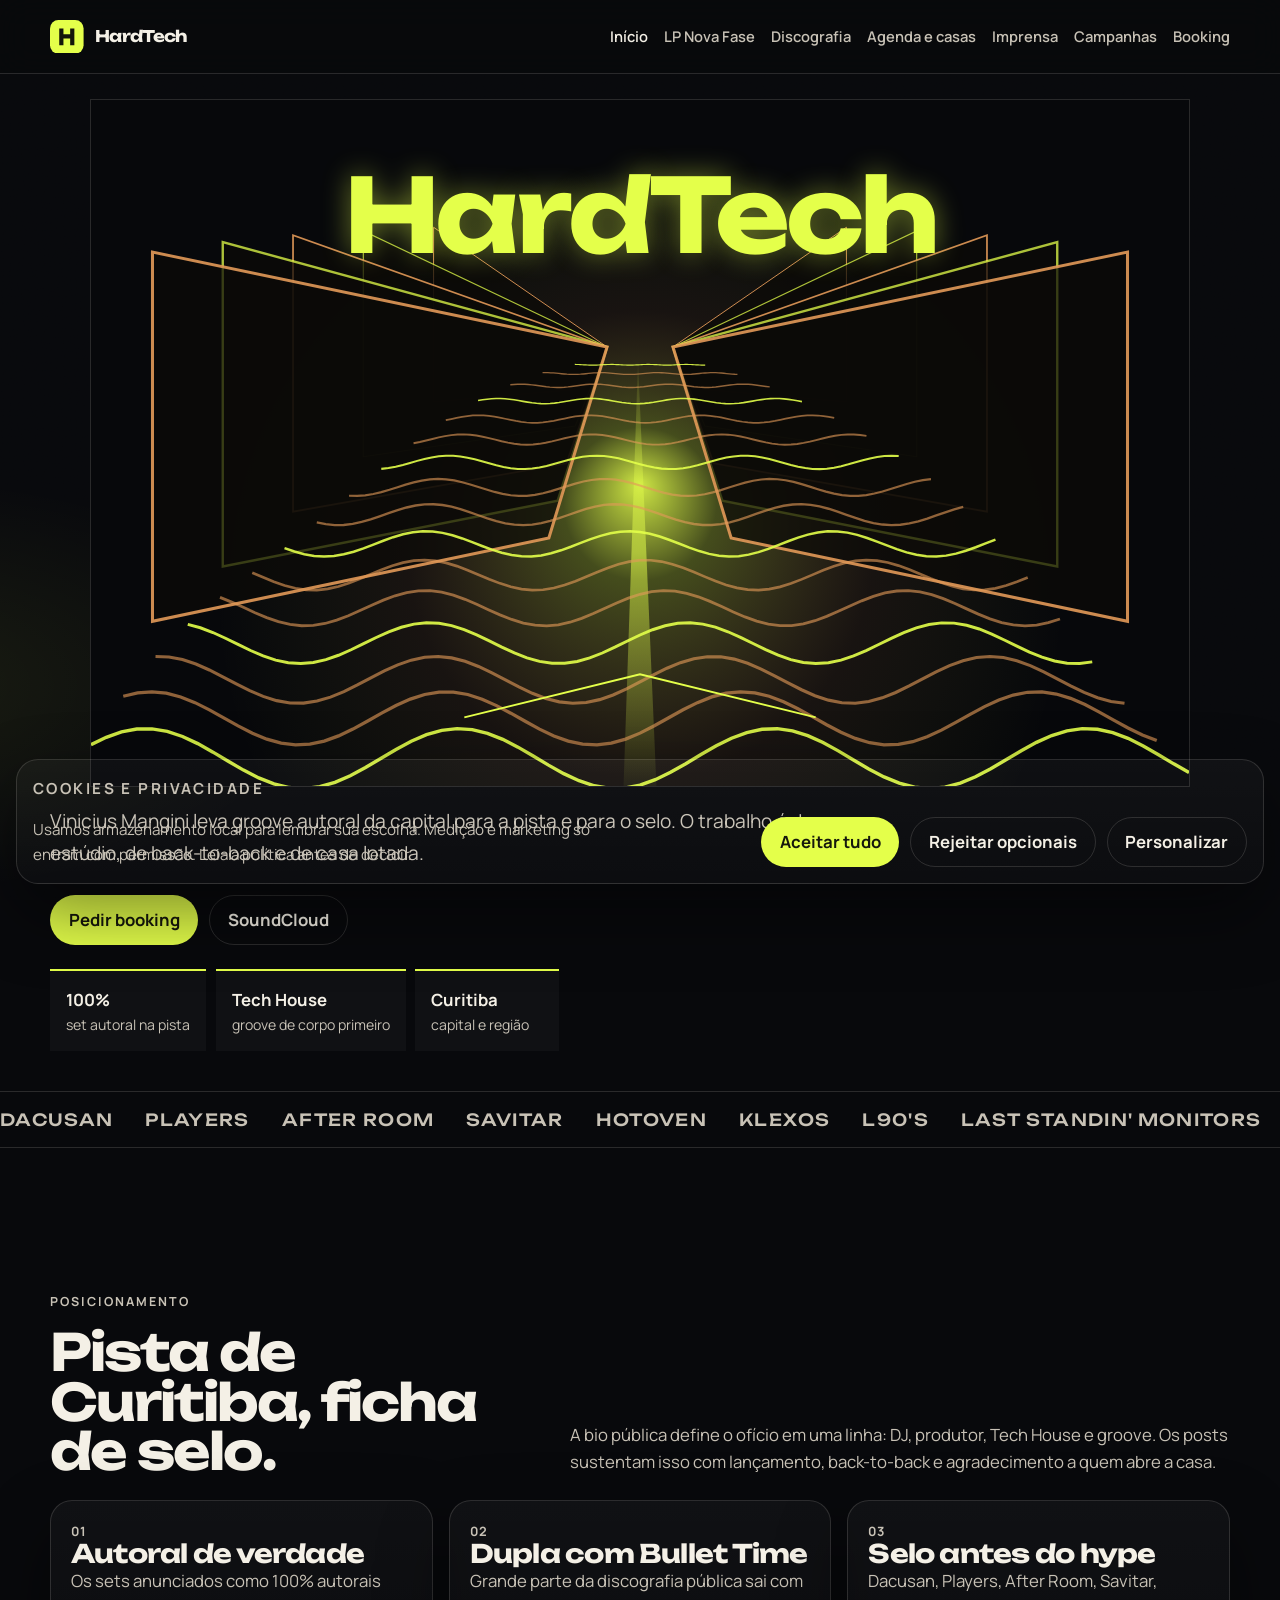
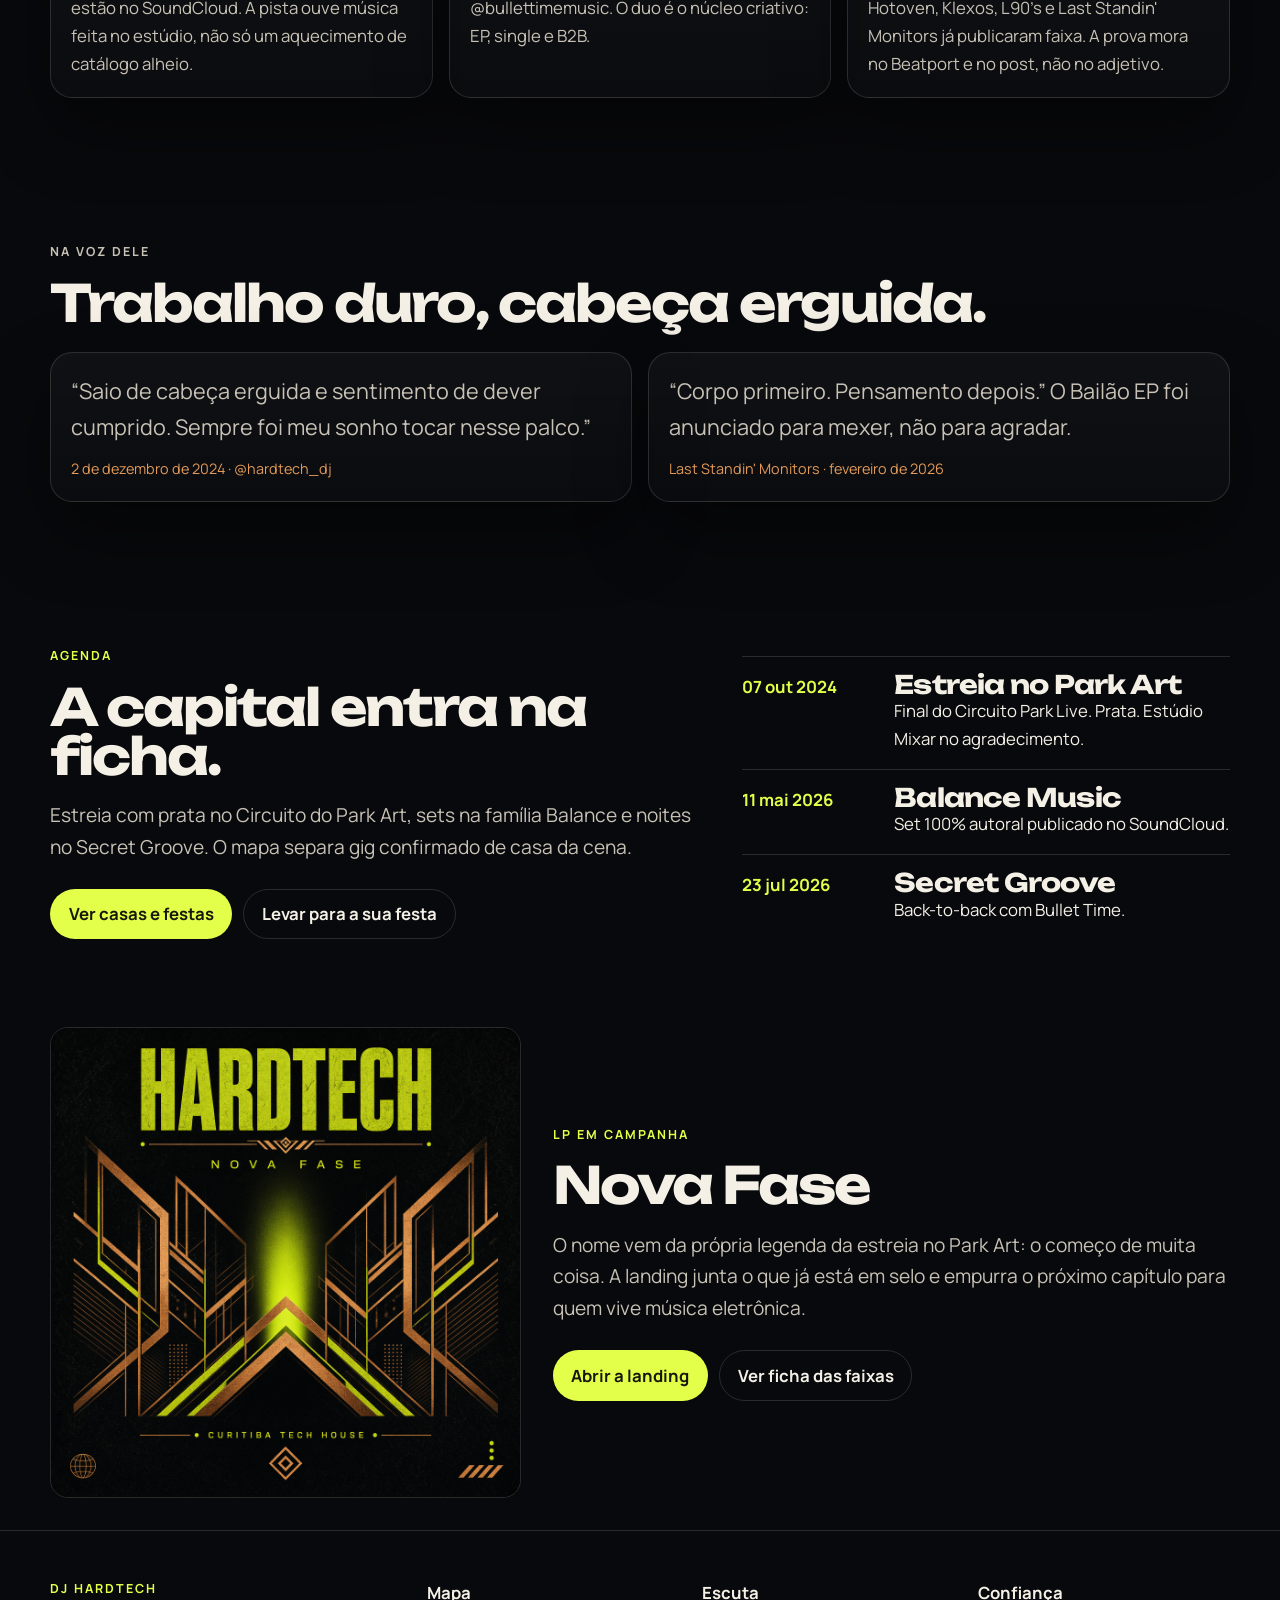
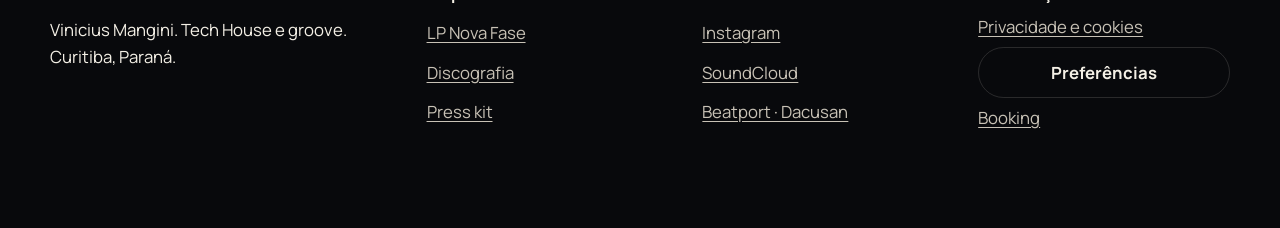
==== index.html @ effa6571 "Commit Inicial Co-authored-by: Cursor <cursoragent@cursor.com>" ====
<!DOCTYPE html>
<html lang="pt-BR">
<head>
  <meta charset="utf-8">
  <meta name="viewport" content="width=device-width, initial-scale=1">
  <title>DJ HardTech | Tech House autoral em Curitiba</title>
  <meta name="description" content="DJ HardTech, Vinicius Mangini. Tech House e groove autoral em Curitiba, com lançamentos em selo, sets e press kit para festas, casas e imprensa.">
  <meta name="author" content="Vinicius Mangini">
  <meta name="robots" content="index,follow">
  <meta property="og:title" content="DJ HardTech | Tech House autoral em Curitiba">
  <meta property="og:description" content="Pista, selos e a Nova Fase do HardTech. Booking, discografia e press kit.">
  <meta property="og:image" content="assets/banner-hardtech.jpg">
  <meta property="og:locale" content="pt_BR">
  <meta property="og:type" content="website">
  <meta name="twitter:card" content="summary_large_image">
  <link rel="icon" href="assets/favicon.svg" type="image/svg+xml">
  <link rel="stylesheet" href="css/styles.css">
  <script type="application/ld+json">
  {
    "@context": "https://schema.org",
    "@type": "MusicGroup",
    "name": "DJ HardTech",
    "alternateName": ["HardTech", "Vinicius Mangini", "hardtech_dj"],
    "genre": ["Tech House", "Groove", "House"],
    "foundingLocation": { "@type": "City", "name": "Curitiba" },
    "sameAs": [
      "https://www.instagram.com/hardtech_dj/",
      "https://on.soundcloud.com/ih6ReDRaZpVek1XXA"
    ],
    "description": "DJ e produtor de Tech House e groove baseado em Curitiba."
  }
  </script>
</head>
<body>
  <a class="skip" href="#conteudo">Ir para o conteúdo</a>
  <header class="site-header" data-header>
    <div class="wrap">
      <a class="brand" href="index.html">
        <svg viewBox="0 0 40 40" aria-hidden="true"><rect width="40" height="40" rx="10" fill="#e4ff4a"/><path fill="#14160a" d="M11 10h5v7h8V10h5v20h-5v-8h-8v8h-5V10z"/></svg>
        <span>HardTech</span>
      </a>
      <button class="nav-toggle" type="button" data-nav-toggle aria-expanded="false" aria-controls="menu" aria-label="Abrir menu">
        <span class="nav-toggle-bars" aria-hidden="true"><span></span><span></span><span></span></span>
      </button>
      <nav class="nav" id="menu" data-nav aria-label="Principal">
        <a href="index.html" aria-current="page">Início</a>
        <a href="lp.html">LP Nova Fase</a>
        <a href="discografia.html">Discografia</a>
        <a href="agenda.html">Agenda e casas</a>
        <a href="imprensa.html">Imprensa</a>
        <a href="campanhas.html">Campanhas</a>
        <a href="contato.html">Booking</a>
      </nav>
    </div>
  </header>
  <main id="conteudo">
    <section class="hero hero-stage" aria-labelledby="hero-title">
      <div class="wrap">
        <div class="stage">
          <canvas data-hero-canvas aria-hidden="true"></canvas>
          <div class="stage-copy">
            <h1 id="hero-title">HardTech</h1>
          </div>
        </div>
        <p class="lede poster-caption">Vinicius Mangini leva groove autoral da capital para a pista e para o selo. O trabalho é de estúdio, de back-to-back e de casa lotada.</p>
        <div class="actions">
          <a class="btn" href="contato.html">Pedir booking</a>
          <a class="btn ghost" href="https://on.soundcloud.com/ih6ReDRaZpVek1XXA" rel="noopener noreferrer">SoundCloud</a>
        </div>
        <div class="stat-row">
          <div class="stat"><strong>100%</strong><span>set autoral na pista</span></div>
          <div class="stat"><strong>Tech House</strong><span>groove de corpo primeiro</span></div>
          <div class="stat"><strong>Curitiba</strong><span>capital e região</span></div>
        </div>
      </div>
      <div class="marquee" aria-hidden="true">
        <div class="marquee-track">
          <span>Dacusan</span><span>Players</span><span>After Room</span><span>Savitar</span><span>Hotoven</span><span>Klexos</span><span>L90's</span><span>Last Standin' Monitors</span><span>Balance Music</span><span>Secret Groove</span><span>Park Art</span>
          <span>Dacusan</span><span>Players</span><span>After Room</span><span>Savitar</span><span>Hotoven</span><span>Klexos</span><span>L90's</span><span>Last Standin' Monitors</span><span>Balance Music</span><span>Secret Groove</span><span>Park Art</span>
        </div>
      </div>
    </section>

    <section class="section">
      <div class="wrap">
        <div class="section-head">
          <div>
            <p class="eyebrow">Posicionamento</p>
            <h2>Pista de Curitiba, ficha de selo.</h2>
          </div>
          <p>A bio pública define o ofício em uma linha: DJ, produtor, Tech House e groove. Os posts sustentam isso com lançamento, back-to-back e agradecimento a quem abre a casa.</p>
        </div>
        <div class="grid-3">
          <article class="card reveal">
            <p class="kicker">01</p>
            <h3>Autoral de verdade</h3>
            <p>Os sets anunciados como 100% autorais estão no SoundCloud. A pista ouve música feita no estúdio, não só um aquecimento de catálogo alheio.</p>
          </article>
          <article class="card reveal">
            <p class="kicker">02</p>
            <h3>Dupla com Bullet Time</h3>
            <p>Grande parte da discografia pública sai com @bullettimemusic. O duo é o núcleo criativo: EP, single e B2B.</p>
          </article>
          <article class="card reveal">
            <p class="kicker">03</p>
            <h3>Selo antes do hype</h3>
            <p>Dacusan, Players, After Room, Savitar, Hotoven, Klexos, L90's e Last Standin' Monitors já publicaram faixa. A prova mora no Beatport e no post, não no adjetivo.</p>
          </article>
        </div>
      </div>
    </section>

    <section class="section">
      <div class="wrap">
        <div class="section-head">
          <div>
            <p class="eyebrow">Na voz dele</p>
            <h2>Trabalho duro, cabeça erguida.</h2>
          </div>
        </div>
        <div class="grid-2">
          <blockquote class="quote">
            <p>“Saio de cabeça erguida e sentimento de dever cumprido. Sempre foi meu sonho tocar nesse palco.”</p>
            <footer>2 de dezembro de 2024 · @hardtech_dj</footer>
          </blockquote>
          <blockquote class="quote">
            <p>“Corpo primeiro. Pensamento depois.” O Bailão EP foi anunciado para mexer, não para agradar.</p>
            <footer>Last Standin' Monitors · fevereiro de 2026</footer>
          </blockquote>
        </div>
      </div>
    </section>

    <section class="section">
      <div class="wrap split">
        <div>
          <p class="eyebrow">Agenda</p>
          <h2>A capital entra na ficha.</h2>
          <p class="lede">Estreia com prata no Circuito do Park Art, sets na família Balance e noites no Secret Groove. O mapa separa gig confirmado de casa da cena.</p>
          <div class="actions">
            <a class="btn" href="agenda.html">Ver casas e festas</a>
            <a class="btn ghost" href="contato.html">Levar para a sua festa</a>
          </div>
        </div>
        <div class="timeline">
          <article>
            <time datetime="2024-10-07">07 out 2024</time>
            <div><h3>Estreia no Park Art</h3><p>Final do Circuito Park Live. Prata. Estúdio Mixar no agradecimento.</p></div>
          </article>
          <article>
            <time datetime="2026-05-11">11 mai 2026</time>
            <div><h3>Balance Music</h3><p>Set 100% autoral publicado no SoundCloud.</p></div>
          </article>
          <article>
            <time datetime="2026-07-23">23 jul 2026</time>
            <div><h3>Secret Groove</h3><p>Back-to-back com Bullet Time.</p></div>
          </article>
        </div>
      </div>
    </section>

    <section class="section campaign-lead" aria-labelledby="lp-campanha">
      <div class="wrap lp-hero">
        <figure class="cover">
          <img src="assets/lp-nova-fase.jpg" width="1024" height="1024" alt="Capa da campanha Nova Fase, com o nome HardTech em lima sobre geometria de cobre.">
        </figure>
        <div>
          <p class="eyebrow">LP em campanha</p>
          <h2 id="lp-campanha">Nova Fase</h2>
          <p class="lede">O nome vem da própria legenda da estreia no Park Art: o começo de muita coisa. A landing junta o que já está em selo e empurra o próximo capítulo para quem vive música eletrônica.</p>
          <div class="actions">
            <a class="btn" href="lp.html">Abrir a landing</a>
            <a class="btn ghost" href="discografia.html">Ver ficha das faixas</a>
          </div>
        </div>
      </div>
    </section>
  </main>
  <footer class="site-footer">
    <div class="wrap footer-grid">
      <div>
        <p class="eyebrow">DJ HardTech</p>
        <p>Vinicius Mangini. Tech House e groove. Curitiba, Paraná.</p>
      </div>
      <div class="link-list">
        <strong>Mapa</strong>
        <a href="lp.html">LP Nova Fase</a>
        <a href="discografia.html">Discografia</a>
        <a href="imprensa.html">Press kit</a>
      </div>
      <div class="link-list">
        <strong>Escuta</strong>
        <a href="https://www.instagram.com/hardtech_dj/" rel="noopener noreferrer">Instagram</a>
        <a href="https://on.soundcloud.com/ih6ReDRaZpVek1XXA" rel="noopener noreferrer">SoundCloud</a>
        <a href="https://www.beatport.com/label/dacusan/56381" rel="noopener noreferrer">Beatport · Dacusan</a>
      </div>
      <div class="link-list">
        <strong>Confiança</strong>
        <a href="privacidade.html">Privacidade e cookies</a>
        <button class="btn ghost" type="button" data-open-consent>Preferências</button>
        <a href="contato.html">Booking</a>
      </div>
    </div>
  </footer>
  <script src="js/site.js"></script>
</body>
</html>
---- css/styles.css ----
@layer reset, fonts, tokens, base, layout, components, motion;

@layer fonts {
  @font-face {
    font-family: Unbounded;
    src: url("../assets/fonts/unbounded-500.woff2") format("woff2");
    font-weight: 500;
    font-style: normal;
    font-display: swap;
  }
  @font-face {
    font-family: Unbounded;
    src: url("../assets/fonts/unbounded-700.woff2") format("woff2");
    font-weight: 700;
    font-style: normal;
    font-display: swap;
  }
  @font-face {
    font-family: Manrope;
    src: url("../assets/fonts/manrope-400.woff2") format("woff2");
    font-weight: 400;
    font-style: normal;
    font-display: swap;
  }
  @font-face {
    font-family: Manrope;
    src: url("../assets/fonts/manrope-500.woff2") format("woff2");
    font-weight: 500;
    font-style: normal;
    font-display: swap;
  }
  @font-face {
    font-family: Manrope;
    src: url("../assets/fonts/manrope-600.woff2") format("woff2");
    font-weight: 600;
    font-style: normal;
    font-display: swap;
  }
  @font-face {
    font-family: Manrope;
    src: url("../assets/fonts/manrope-700.woff2") format("woff2");
    font-weight: 700;
    font-style: normal;
    font-display: swap;
  }
}

@layer reset {
  *, *::before, *::after { box-sizing: border-box; }
  html { scroll-behavior: smooth; }
  body, h1, h2, h3, h4, p, figure, blockquote, dl, dd { margin: 0; }
  ul, ol { margin: 0; padding: 0; list-style: none; }
  img, svg, canvas { display: block; max-width: 100%; }
  button, input, textarea, select { font: inherit; color: inherit; }
  a { color: inherit; }
  button { cursor: pointer; }
}

@layer tokens {
  :root {
    --bg: #08090c;
    --bg-elev: #12141b;
    --bg-soft: #1b1e28;
    --ink: #f4f0e6;
    --muted: #c8c2b6;
    --line: rgba(244, 240, 230, 0.14);
    --lime: #e4ff4a;
    --lime-ink: #16180c;
    --copper: #e39a58;
    --ember: #ff5c2a;
    --ok: #c6f27a;
    --danger: #ff8d7a;
    --shadow: 0 30px 70px rgba(0, 0, 0, 0.45);
    --radius: 22px;
    --header: 4.6rem;
    --font-display: Unbounded, Bahnschrift, "Segoe UI", sans-serif;
    --font-body: Manrope, "Segoe UI", sans-serif;
    --measure: 66ch;
    color-scheme: dark;
  }
}

@layer base {
  html { background: var(--bg); }
  body {
    min-height: 100vh;
    font-family: var(--font-body);
    font-size: 1.05rem;
    line-height: 1.65;
    color: var(--ink);
    background:
      radial-gradient(1200px 500px at 90% -10%, rgba(227, 154, 88, 0.16), transparent 55%),
      radial-gradient(900px 420px at -10% 20%, rgba(228, 255, 74, 0.08), transparent 50%),
      var(--bg);
  }
  body::before {
    content: "";
    pointer-events: none;
    position: fixed;
    inset: 0;
    opacity: 0.18;
    background-image: url("data:image/svg+xml,%3Csvg xmlns='http://www.w3.org/2000/svg' width='140' height='140'%3E%3Cfilter id='n'%3E%3CfeTurbulence type='fractalNoise' baseFrequency='.85' numOctaves='2' stitchTiles='stitch'/%3E%3C/filter%3E%3Crect width='140' height='140' filter='url(%23n)' opacity='.55'/%3E%3C/svg%3E");
    mix-blend-mode: overlay;
  }
  :focus-visible {
    outline: 2px solid var(--lime);
    outline-offset: 3px;
  }
  .skip {
    position: absolute;
    left: 1rem;
    top: -4rem;
    z-index: 20;
    background: var(--lime);
    color: var(--lime-ink);
    padding: 0.6rem 0.9rem;
    border-radius: 999px;
    font-weight: 700;
  }
  .skip:focus { top: 1rem; }
  h1, h2, h3, .brand span, .display {
    font-family: var(--font-display);
    line-height: 0.96;
    letter-spacing: -0.04em;
    font-weight: 700;
  }
  h1 { font-size: clamp(3.2rem, 8vw, 7.4rem); }
  h2 { font-size: clamp(2rem, 4vw, 3.6rem); }
  h3 { font-size: clamp(1.25rem, 2vw, 1.7rem); letter-spacing: -0.03em; }
  p { max-width: var(--measure); }
  a { text-underline-offset: 0.18em; }
  ::selection { background: var(--lime); color: var(--lime-ink); }
}

@layer layout {
  .wrap {
    width: min(1180px, calc(100% - 2rem));
    margin-inline: auto;
  }
  .site-header {
    position: sticky;
    top: 0;
    z-index: 10;
    height: var(--header);
    display: flex;
    align-items: center;
    backdrop-filter: blur(16px);
    background: rgba(8, 9, 12, 0.78);
    border-bottom: 1px solid var(--line);
  }
  .site-header .wrap {
    display: flex;
    align-items: center;
    justify-content: space-between;
    gap: 1rem;
  }
  .nav-toggle {
    display: none;
    align-items: center;
    justify-content: center;
    width: 2.75rem;
    height: 2.75rem;
    border: 1px solid var(--line);
    background: transparent;
    border-radius: 12px;
    padding: 0;
  }
  .nav-toggle-bars {
    display: flex;
    flex-direction: column;
    justify-content: center;
    gap: 5px;
    width: 1.2rem;
  }
  .nav-toggle-bars span {
    display: block;
    height: 2px;
    width: 100%;
    background: var(--ink);
    border-radius: 1px;
    transition: transform 0.2s ease, opacity 0.2s ease;
  }
  .nav-toggle.is-open .nav-toggle-bars span:nth-child(1) {
    transform: translateY(7px) rotate(45deg);
  }
  .nav-toggle.is-open .nav-toggle-bars span:nth-child(2) {
    opacity: 0;
  }
  .nav-toggle.is-open .nav-toggle-bars span:nth-child(3) {
    transform: translateY(-7px) rotate(-45deg);
  }
  .nav {
    display: flex;
    align-items: center;
    gap: 0.35rem 1rem;
  }
  .nav a {
    text-decoration: none;
    color: var(--muted);
    font-size: 0.92rem;
    font-weight: 600;
  }
  .nav a[aria-current="page"], .nav a:hover { color: var(--ink); }
  .hero, .section { padding: 4.5rem 0; }
  .hero { padding-top: 3.2rem; }
  .hero-stage { padding-top: 1.6rem; }
  .campaign-lead { padding-top: 1rem; padding-bottom: 2rem; }
  .stage {
    position: relative;
    width: min(1100px, 100%);
    margin-inline: auto;
    aspect-ratio: 16 / 10;
    min-height: 420px;
    background: #07080b;
    overflow: hidden;
    border: 1px solid var(--line);
  }
  .stage canvas {
    position: absolute;
    inset: 0;
    width: 100%;
    height: 100%;
  }
  .stage-copy {
    position: relative;
    z-index: 1;
    display: grid;
    justify-items: center;
    padding: 6% 1rem 0;
    text-align: center;
    pointer-events: none;
  }
  .stage-copy h1 {
    color: var(--lime);
    text-shadow: 0 0 28px rgba(228, 255, 74, 0.45);
  }
  .poster-caption { margin-top: 1.4rem; }
  .split {
    display: grid;
    grid-template-columns: 1.15fr 0.85fr;
    gap: 2rem;
    align-items: end;
  }
  .grid-3, .grid-2, .release-grid, .place-grid {
    display: grid;
    gap: 1rem;
  }
  .grid-3, .release-grid { grid-template-columns: repeat(3, 1fr); }
  .grid-2, .place-grid { grid-template-columns: repeat(2, 1fr); }
  .site-footer {
    border-top: 1px solid var(--line);
    padding: 3rem 0 6rem;
  }
  .footer-grid {
    display: grid;
    grid-template-columns: 1.4fr 1fr 1fr 1fr;
    gap: 1.5rem;
  }
}

@layer components {
  .brand {
    display: flex;
    align-items: center;
    gap: 0.7rem;
    text-decoration: none;
    font-weight: 700;
  }
  .brand svg { width: 2.1rem; height: 2.1rem; }
  .brand span { font-size: 1rem; letter-spacing: -0.04em; }
  .eyebrow {
    color: var(--lime);
    font-size: 0.78rem;
    font-weight: 700;
    letter-spacing: 0.16em;
    text-transform: uppercase;
    margin-bottom: 1rem;
  }
  .lede { font-size: 1.2rem; color: var(--muted); margin-top: 1.2rem; }
  .actions { display: flex; flex-wrap: wrap; gap: 0.7rem; margin-top: 1.6rem; }
  .btn {
    display: inline-flex;
    align-items: center;
    justify-content: center;
    gap: 0.45rem;
    min-height: 2.9rem;
    padding: 0.65rem 1.1rem;
    border-radius: 999px;
    border: 1px solid transparent;
    text-decoration: none;
    font-weight: 700;
    background: var(--lime);
    color: var(--lime-ink);
  }
  .btn.ghost {
    background: transparent;
    color: var(--ink);
    border-color: var(--line);
  }
  .btn.copper { background: var(--ember); color: white; }
  .panel, .card, .quote, .form, .dialog, .banner {
    background: linear-gradient(180deg, rgba(255,255,255,0.035), rgba(255,255,255,0.015));
    border: 1px solid var(--line);
    border-radius: var(--radius);
    box-shadow: var(--shadow);
  }
  .card, .quote { padding: 1.25rem; }
  .card p, .quote p, .place p { color: var(--muted); }
  .meta { display: flex; flex-wrap: wrap; gap: 0.4rem; margin: 0.8rem 0; }
  .chip, .filters button {
    border: 1px solid var(--line);
    border-radius: 999px;
    padding: 0.28rem 0.65rem;
    color: var(--muted);
    background: rgba(0,0,0,0.2);
    font-size: 0.82rem;
    font-weight: 700;
  }
  .filters { display: flex; flex-wrap: wrap; gap: 0.45rem; margin: 1.2rem 0 1.4rem; }
  .filters button[aria-pressed="true"] {
    background: var(--lime);
    color: var(--lime-ink);
    border-color: transparent;
  }
  .cover {
    border-radius: 18px;
    overflow: hidden;
    border: 1px solid var(--line);
  }
  .cover img { width: 100%; height: auto; object-fit: cover; }
  .hero-visual { position: relative; }
  .hero-visual img {
    width: 100%;
    border-radius: 28px;
    min-height: 280px;
    object-fit: cover;
    border: 1px solid var(--line);
  }
  .stat-row, .label-row {
    display: flex;
    flex-wrap: wrap;
    gap: 0.6rem;
    margin-top: 1.5rem;
  }
  .stat {
    min-width: 9rem;
    padding: 0.9rem 1rem;
    border-top: 2px solid var(--lime);
    background: rgba(255,255,255,0.03);
  }
  .stat strong, .stat span { display: block; }
  .stat span { color: var(--muted); font-size: 0.88rem; }
  .marquee {
    overflow: hidden;
    border-block: 1px solid var(--line);
    padding: 0.85rem 0;
    margin-top: 2.5rem;
  }
  .marquee-track {
    display: flex;
    gap: 2rem;
    width: max-content;
    font-family: var(--font-display);
    letter-spacing: 0.08em;
    text-transform: uppercase;
    color: var(--muted);
  }
  .section-head {
    display: flex;
    justify-content: space-between;
    gap: 1rem;
    align-items: end;
    margin-bottom: 1.5rem;
  }
  .section-head p { color: var(--muted); }
  .quote { font-size: 1.35rem; }
  .quote footer { margin-top: 0.8rem; color: var(--copper); font-size: 0.9rem; }
  .timeline { display: grid; gap: 0; }
  .timeline article {
    display: grid;
    grid-template-columns: 8.5rem 1fr;
    gap: 1rem;
    padding: 1rem 0;
    border-top: 1px solid var(--line);
  }
  .timeline time { color: var(--lime); font-weight: 700; }
  .place h3 { margin-bottom: 0.4rem; }
  .kicker { color: var(--copper); font-size: 0.8rem; font-weight: 800; letter-spacing: 0.08em; text-transform: uppercase; }
  .form, .policy, .dialog-card { padding: 1.3rem; }
  .fields { display: grid; gap: 0.9rem; }
  .fields.two { grid-template-columns: 1fr 1fr; }
  label { display: grid; gap: 0.35rem; font-weight: 700; font-size: 0.92rem; }
  input, textarea, select {
    width: 100%;
    background: #0c0e13;
    border: 1px solid var(--line);
    border-radius: 14px;
    padding: 0.8rem 0.9rem;
  }
  textarea { min-height: 8rem; resize: vertical; }
  .check { grid-template-columns: auto 1fr; align-items: start; font-weight: 500; }
  .error { color: var(--danger); font-size: 0.88rem; }
  .success {
    display: none;
    margin-top: 1rem;
    padding: 1rem;
    border-radius: 16px;
    background: rgba(198, 242, 122, 0.12);
    border: 1px solid rgba(198, 242, 122, 0.4);
  }
  .success.show { display: block; }
  .copy {
    width: 100%;
    text-align: left;
    background: #0c0e13;
    border: 1px solid var(--line);
    border-radius: 16px;
    padding: 1rem;
    color: var(--muted);
  }
  .copy strong { color: var(--ink); display: block; margin-bottom: 0.35rem; }
  .table-wrap { overflow-x: auto; }
  table { width: 100%; border-collapse: collapse; font-size: 0.95rem; }
  th, td { text-align: left; padding: 0.8rem 0.6rem; border-bottom: 1px solid var(--line); vertical-align: top; }
  th { color: var(--lime); font-size: 0.78rem; letter-spacing: 0.08em; text-transform: uppercase; }
  .banner {
    position: fixed;
    z-index: 30;
    left: 1rem;
    right: 1rem;
    bottom: 1rem;
    padding: 1rem;
    display: none;
    gap: 1rem;
    align-items: end;
    justify-content: space-between;
  }
  .banner.show { display: flex; }
  .banner p { color: var(--muted); font-size: 0.95rem; }
  .dialog {
    position: fixed;
    inset: 0;
    z-index: 40;
    display: none;
    place-items: center;
    padding: 1rem;
    background: rgba(0, 0, 0, 0.62);
  }
  .dialog.show { display: grid; }
  .dialog-card { width: min(640px, 100%); max-height: min(86vh, 760px); overflow: auto; }
  .switch {
    display: flex;
    justify-content: space-between;
    gap: 1rem;
    align-items: center;
    padding: 0.85rem 0;
    border-bottom: 1px solid var(--line);
  }
  .switch p { color: var(--muted); font-size: 0.9rem; font-weight: 500; }
  .wave {
    width: 100%;
    height: 92px;
    border-radius: 16px;
    background: #07080b;
    border: 1px solid var(--line);
  }
  .hidden { display: none !important; }
  .note { color: var(--muted); font-size: 0.92rem; }
  pre { white-space: pre-wrap; font-family: inherit; color: var(--ink); }
  .policy h2, .policy h3 { margin: 1.6rem 0 0.6rem; }
  .policy p, .policy li { color: var(--muted); }
  .policy ul, ul.policy { list-style: disc; padding-left: 1.1rem; display: grid; gap: 0.35rem; }
  .link-list { display: grid; gap: 0.4rem; }
  .link-list a { color: var(--muted); }
  .lp-hero {
    display: grid;
    grid-template-columns: 0.82fr 1.18fr;
    gap: 2rem;
    align-items: center;
  }
  .track {
    display: grid;
    grid-template-columns: auto 1fr auto;
    gap: 0.8rem;
    align-items: center;
    padding: 0.85rem 0;
    border-bottom: 1px solid var(--line);
  }
  .track b { font-family: var(--font-display); font-size: 0.95rem; }
  .index { color: var(--copper); font-variant-numeric: tabular-nums; }
}

@layer motion {
  .marquee-track { animation: ticker 32s linear infinite; }
  @keyframes ticker {
    from { transform: translateX(0); }
    to { transform: translateX(-50%); }
  }
  @keyframes reveal {
    from { opacity: 0; transform: translateY(28px); }
    to { opacity: 1; transform: none; }
  }
  @supports (animation-timeline: view()) {
    .reveal {
      animation: reveal linear both;
      animation-timeline: view();
      animation-range: entry 0% cover 28%;
    }
  }
  @media (prefers-reduced-motion: reduce) {
    html { scroll-behavior: auto; }
    .marquee-track, .reveal { animation: none; }
  }
}

@media (max-width: 980px) {
  .split, .lp-hero, .footer-grid, .grid-3, .release-grid { grid-template-columns: 1fr; }
  .grid-2, .place-grid, .fields.two, .timeline article { grid-template-columns: 1fr; }
  .nav-toggle { display: inline-flex; flex-shrink: 0; }
  .nav {
    position: fixed;
    inset: var(--header) 0 0 0;
    display: none;
    flex-direction: column;
    align-items: flex-start;
    padding: 1.2rem;
    background: rgba(8, 9, 12, 0.96);
    gap: 0.4rem;
  }
  .nav.open { display: flex; }
  .nav a { font-size: 1.35rem; padding: 0.45rem 0; }
  .banner { flex-direction: column; align-items: stretch; }
  .section-head { flex-direction: column; align-items: start; }
}

@media (max-width: 640px) {
  .hero, .section { padding: 3rem 0; }
  h1 { font-size: clamp(2.7rem, 14vw, 4.2rem); }
  .stage { aspect-ratio: 4 / 5; min-height: 460px; }
}

@media print {
  .site-header, .site-footer, .banner, .dialog, .nav-toggle, .actions { display: none !important; }
  body { background: white; color: black; }
  .card, .panel { box-shadow: none; }
}
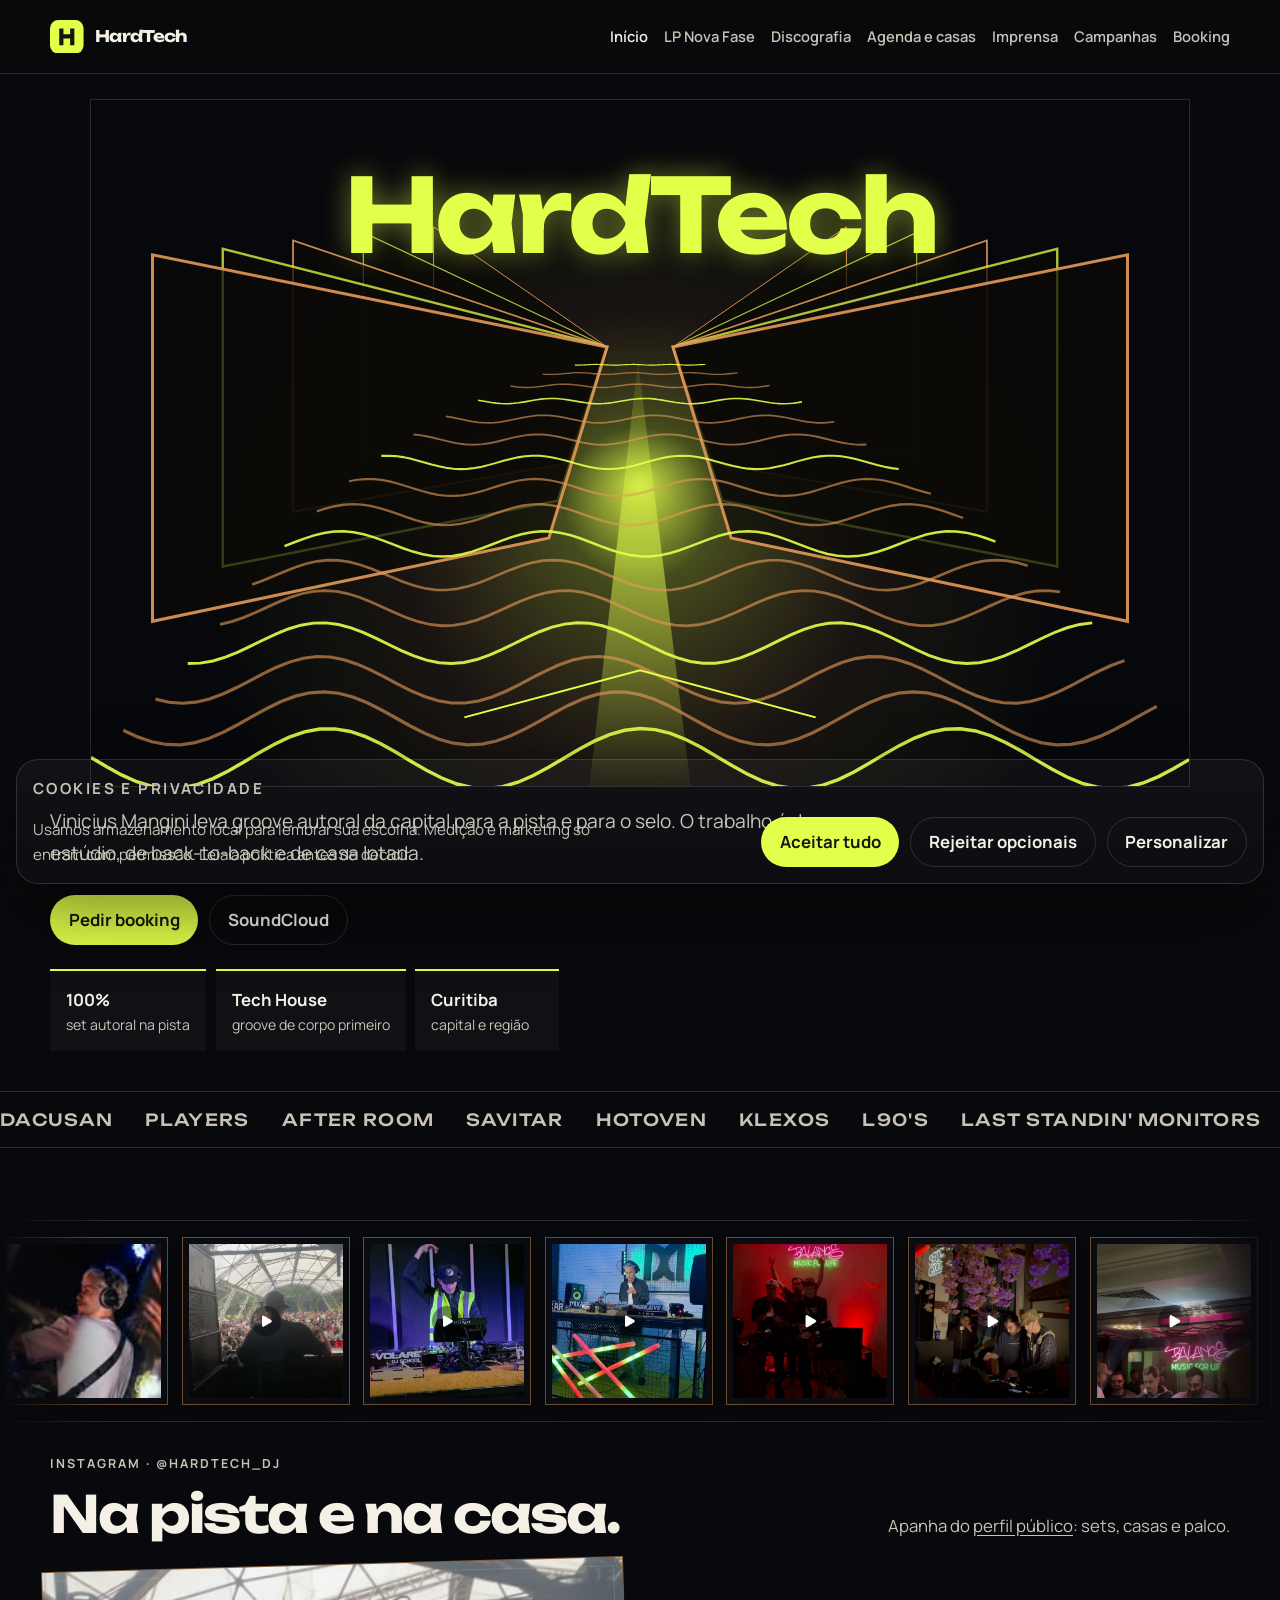
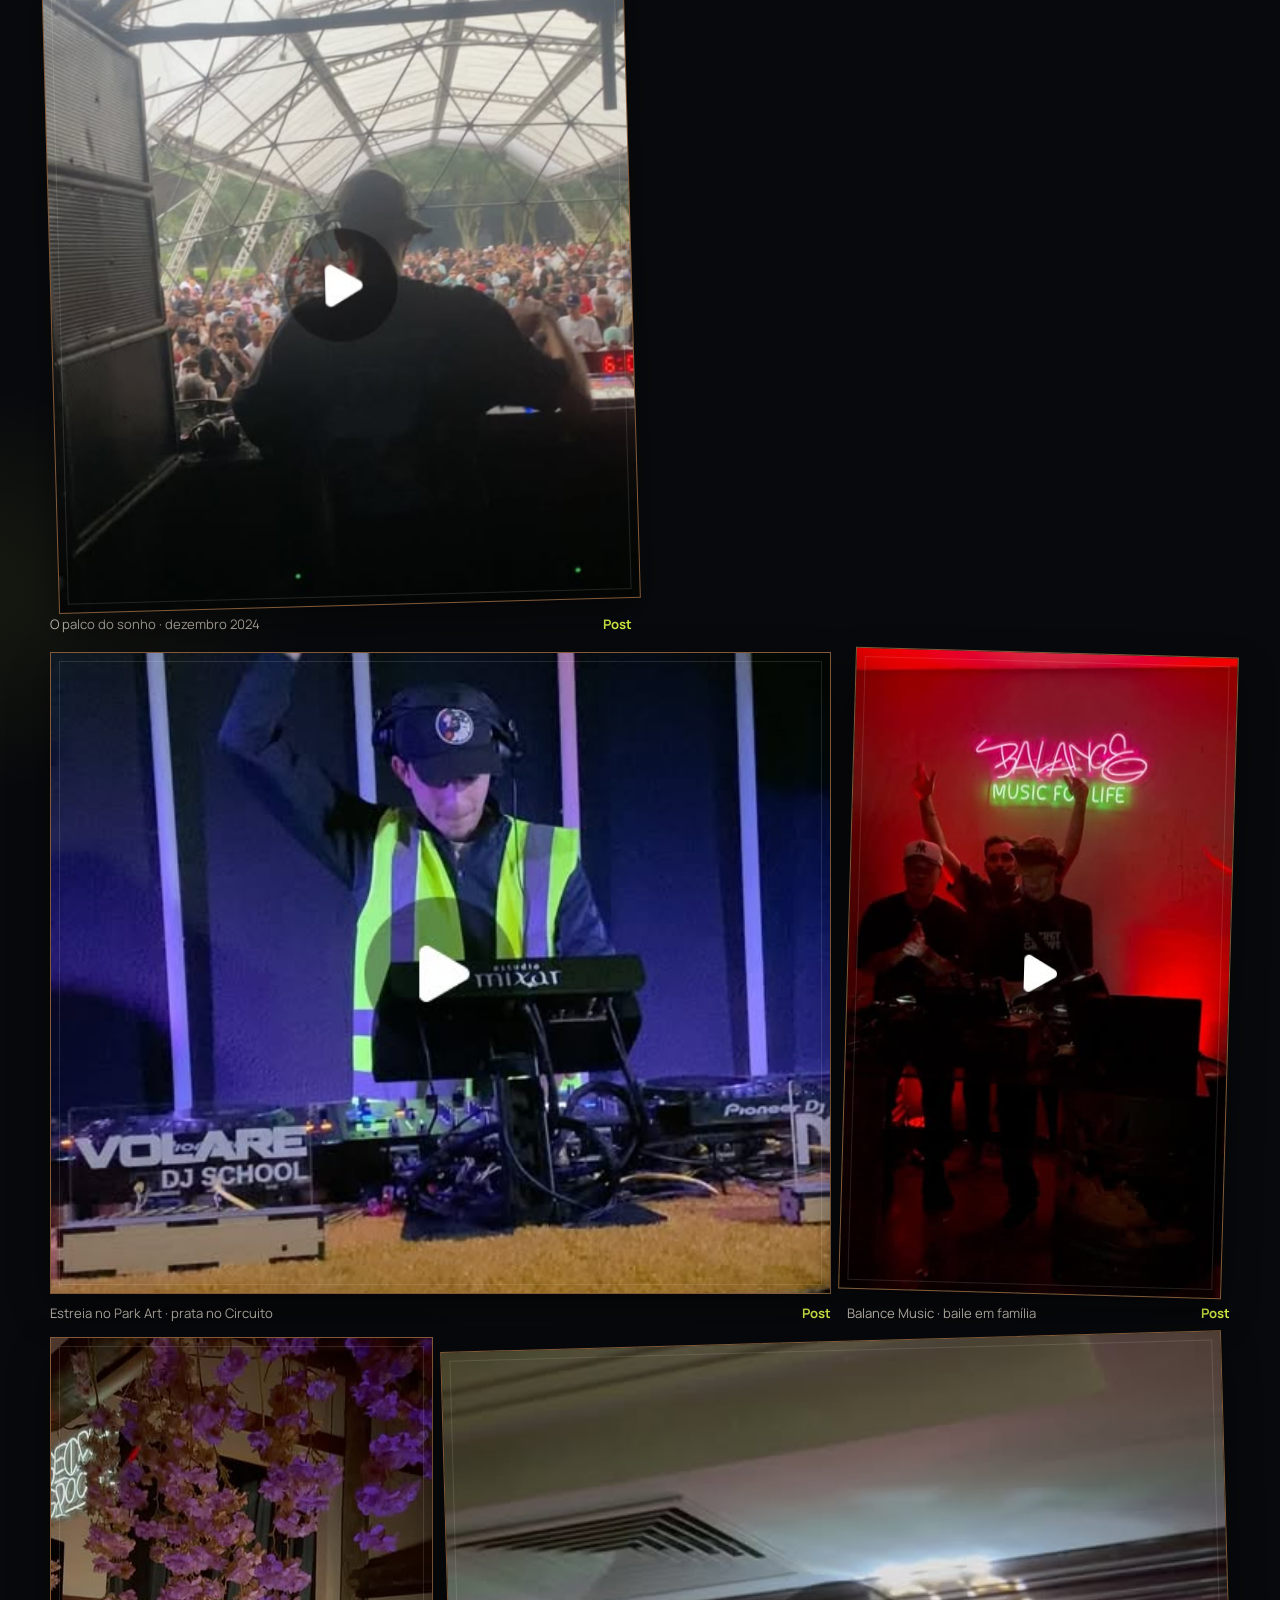
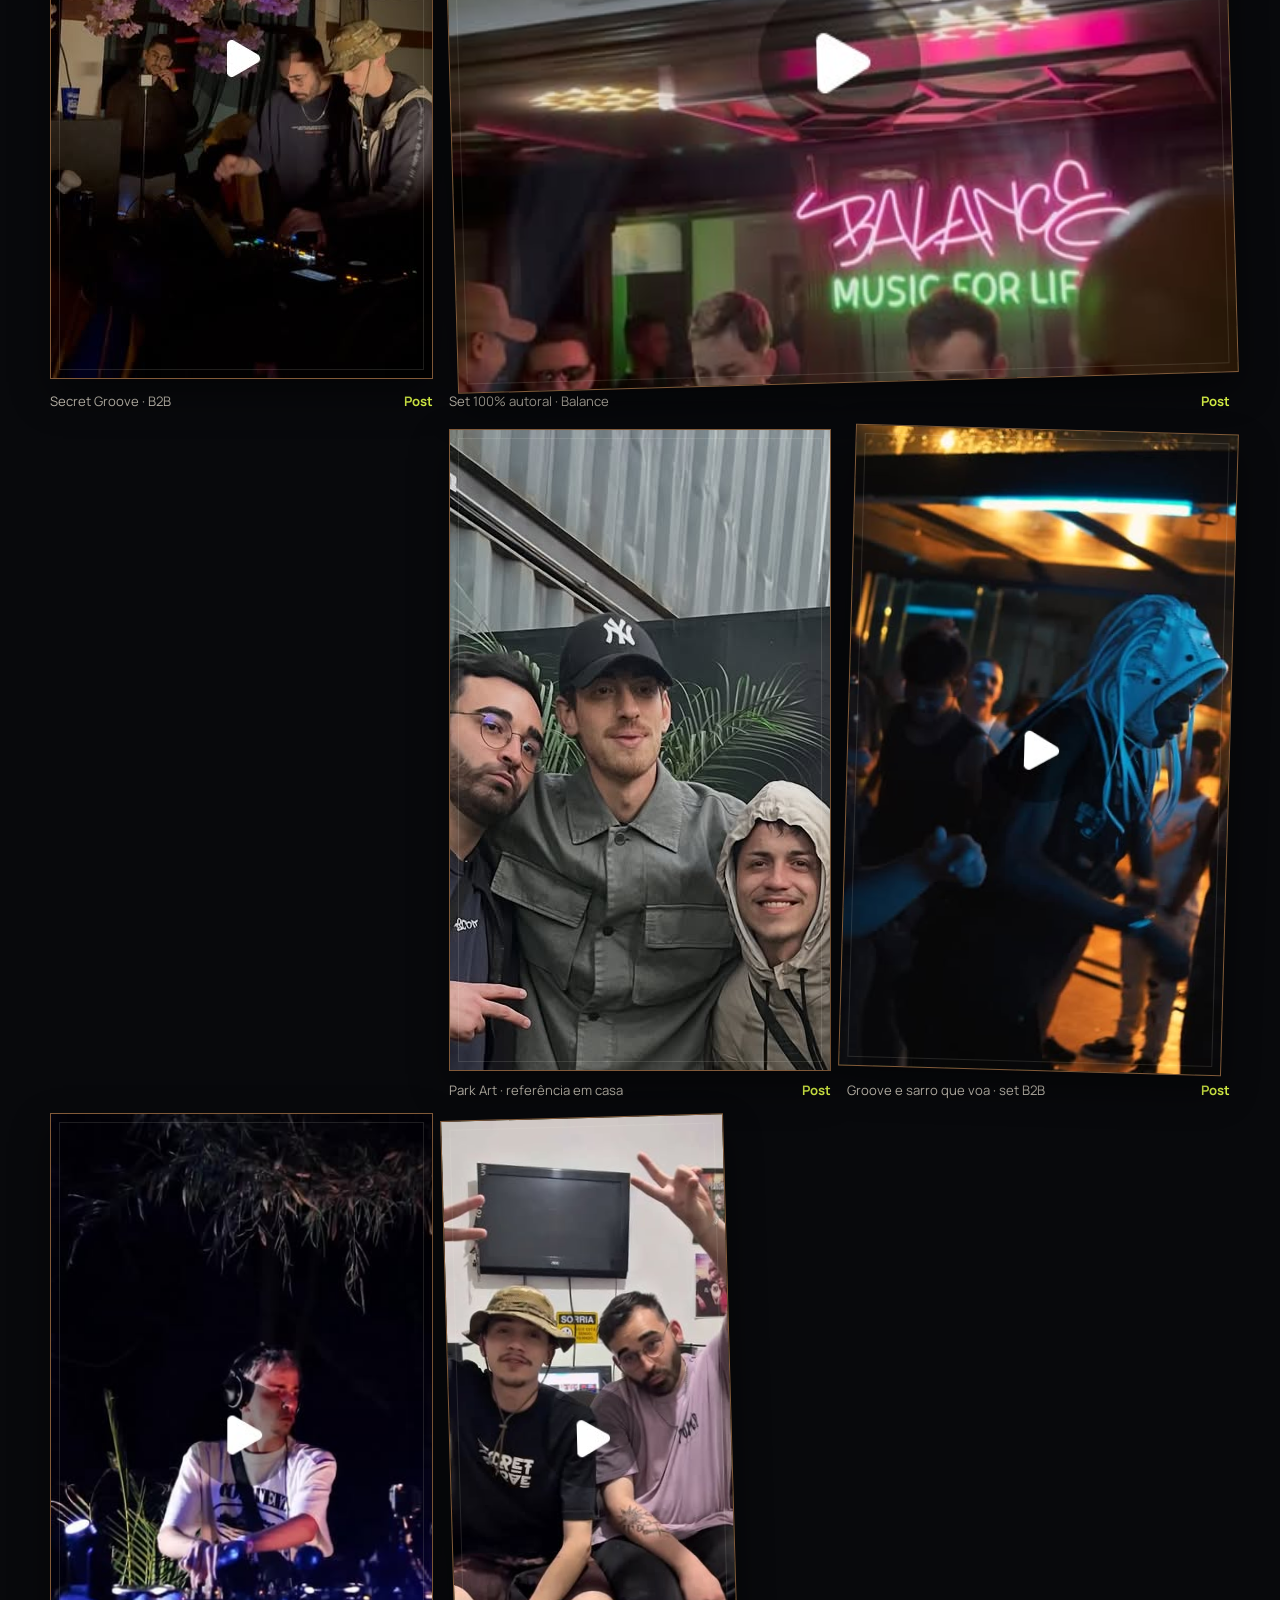
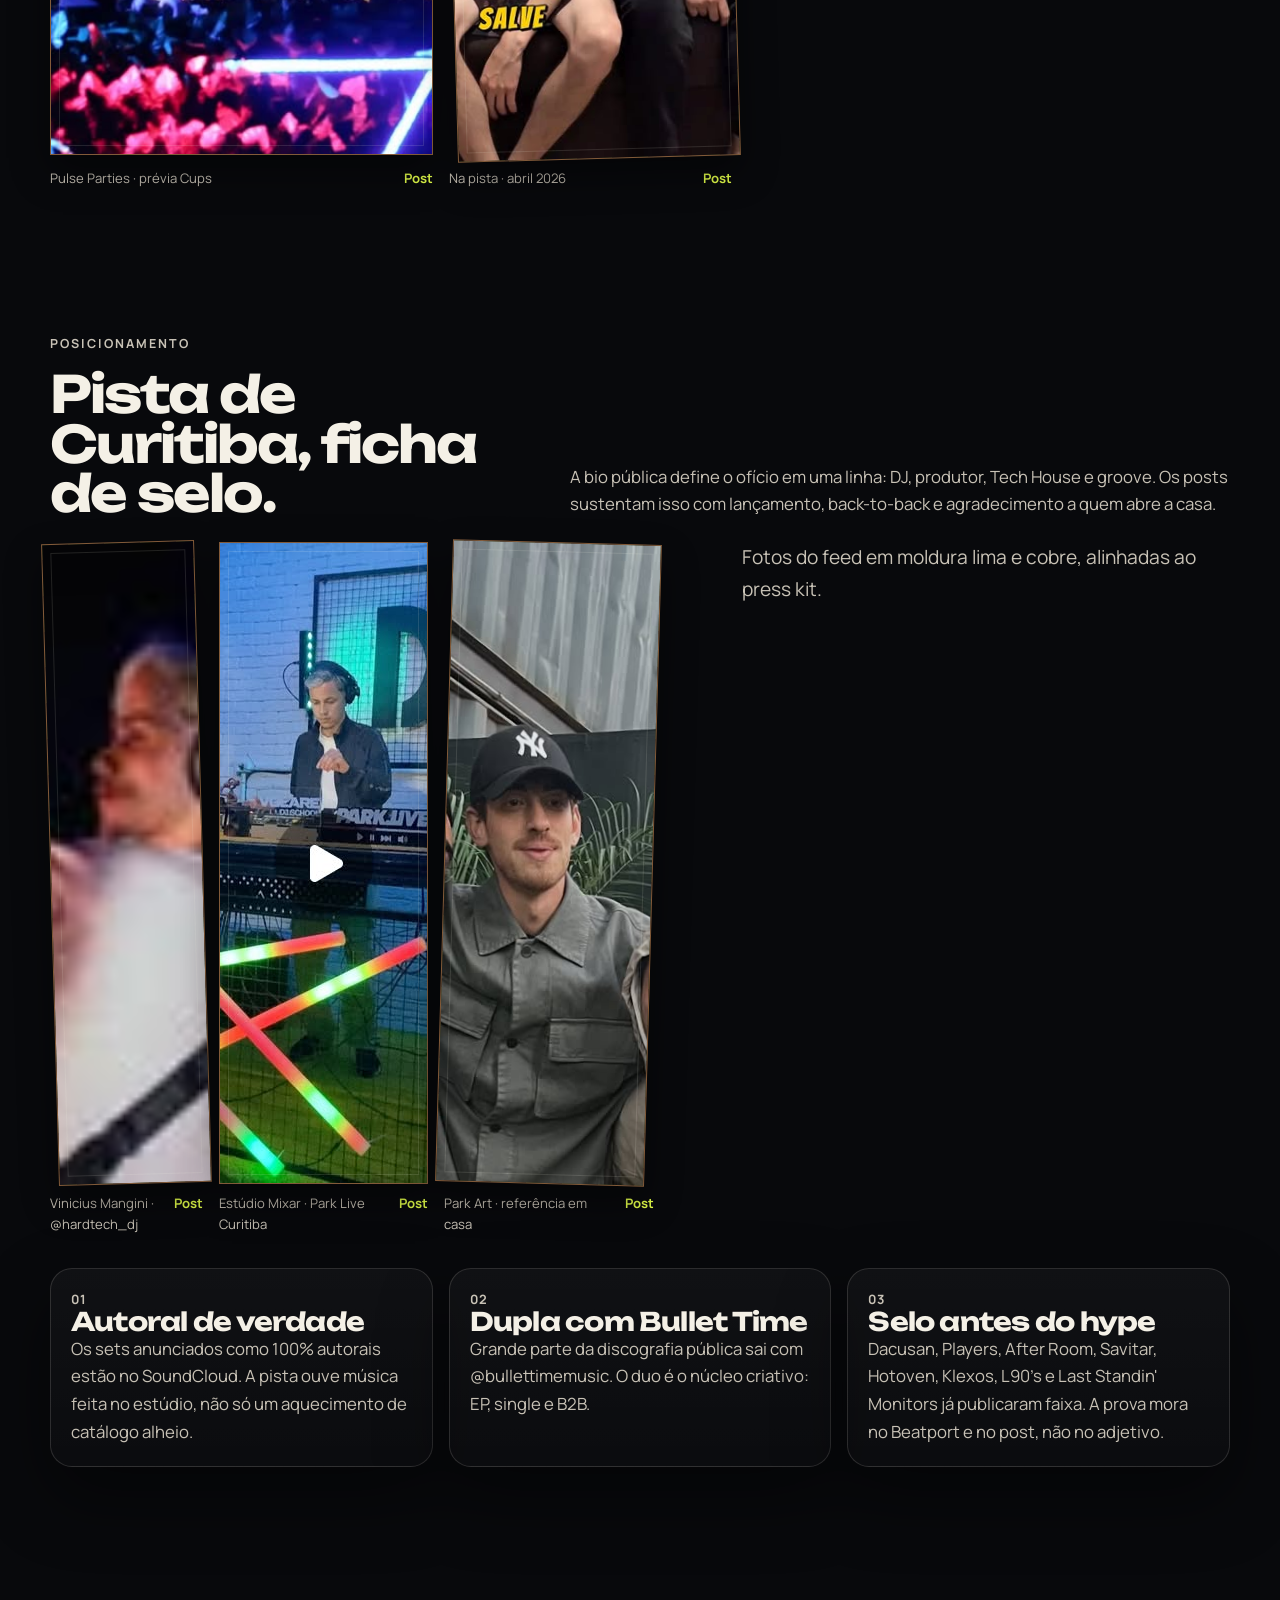
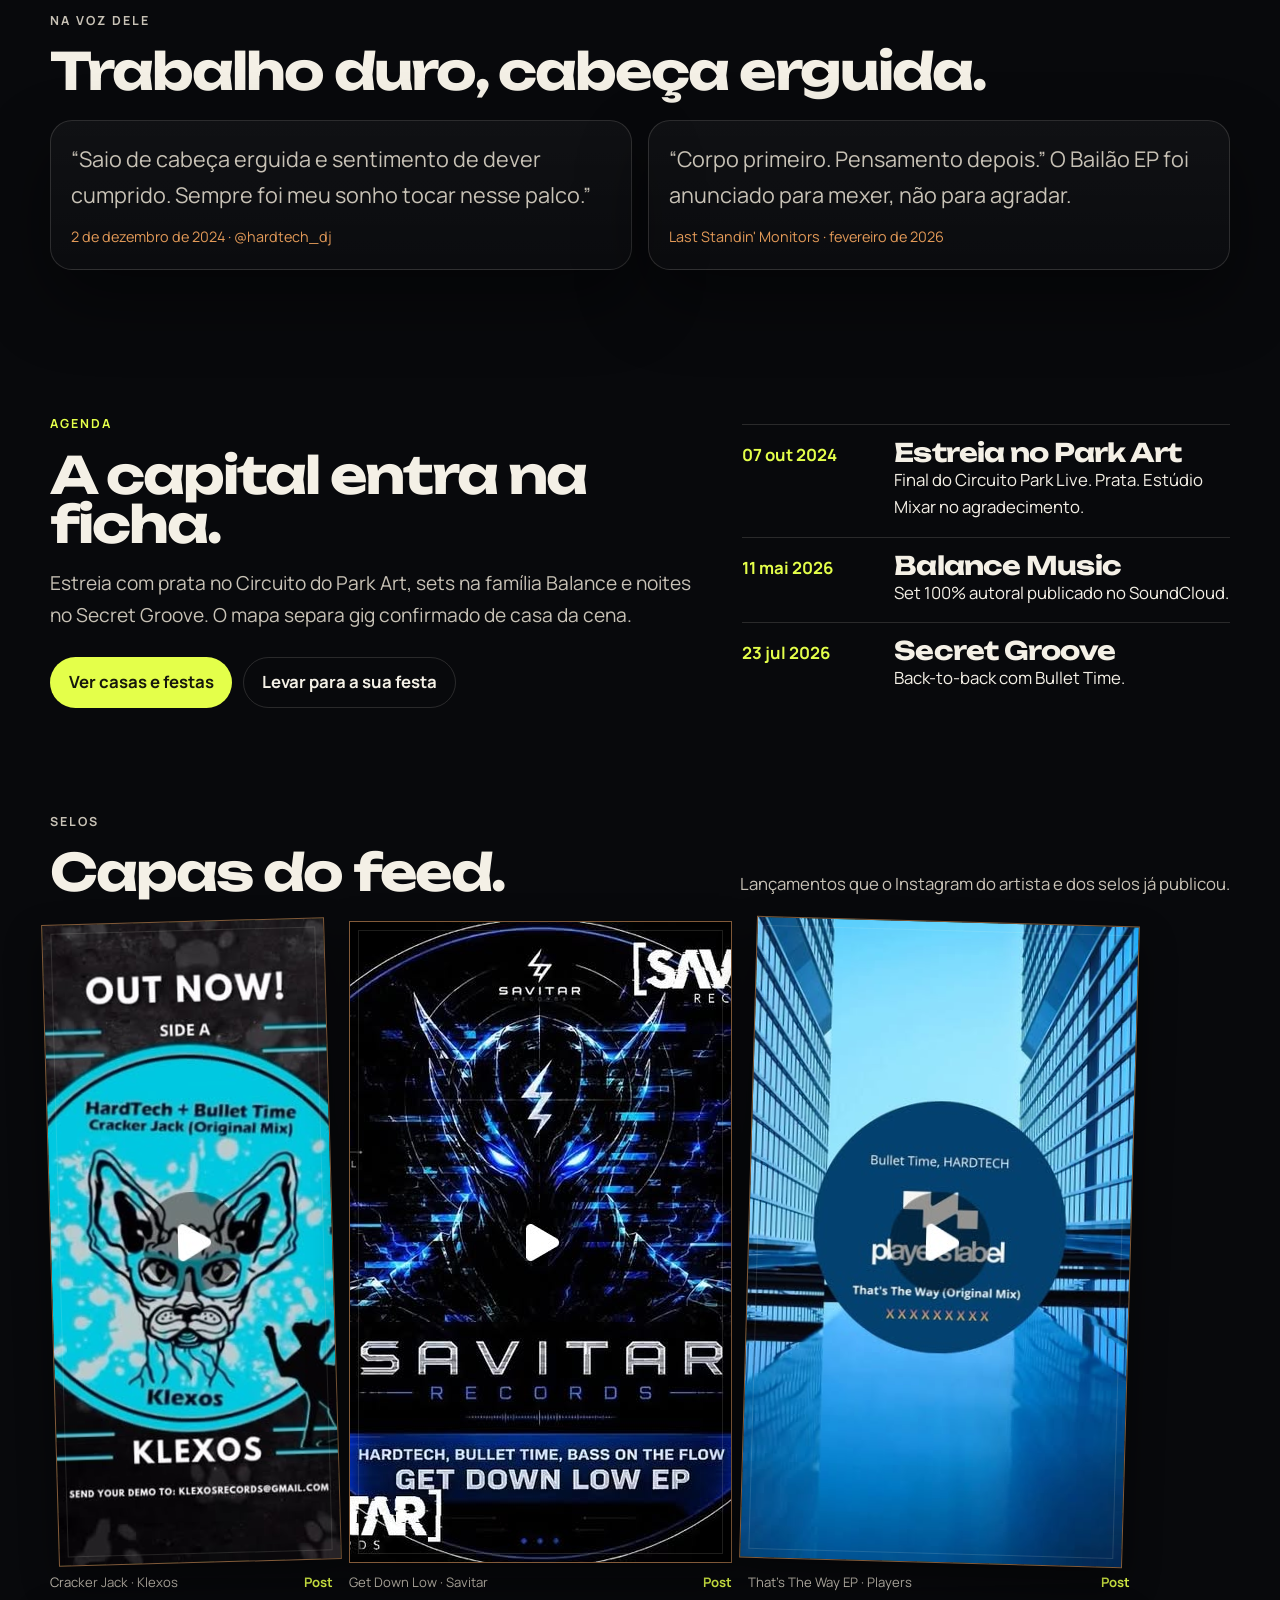
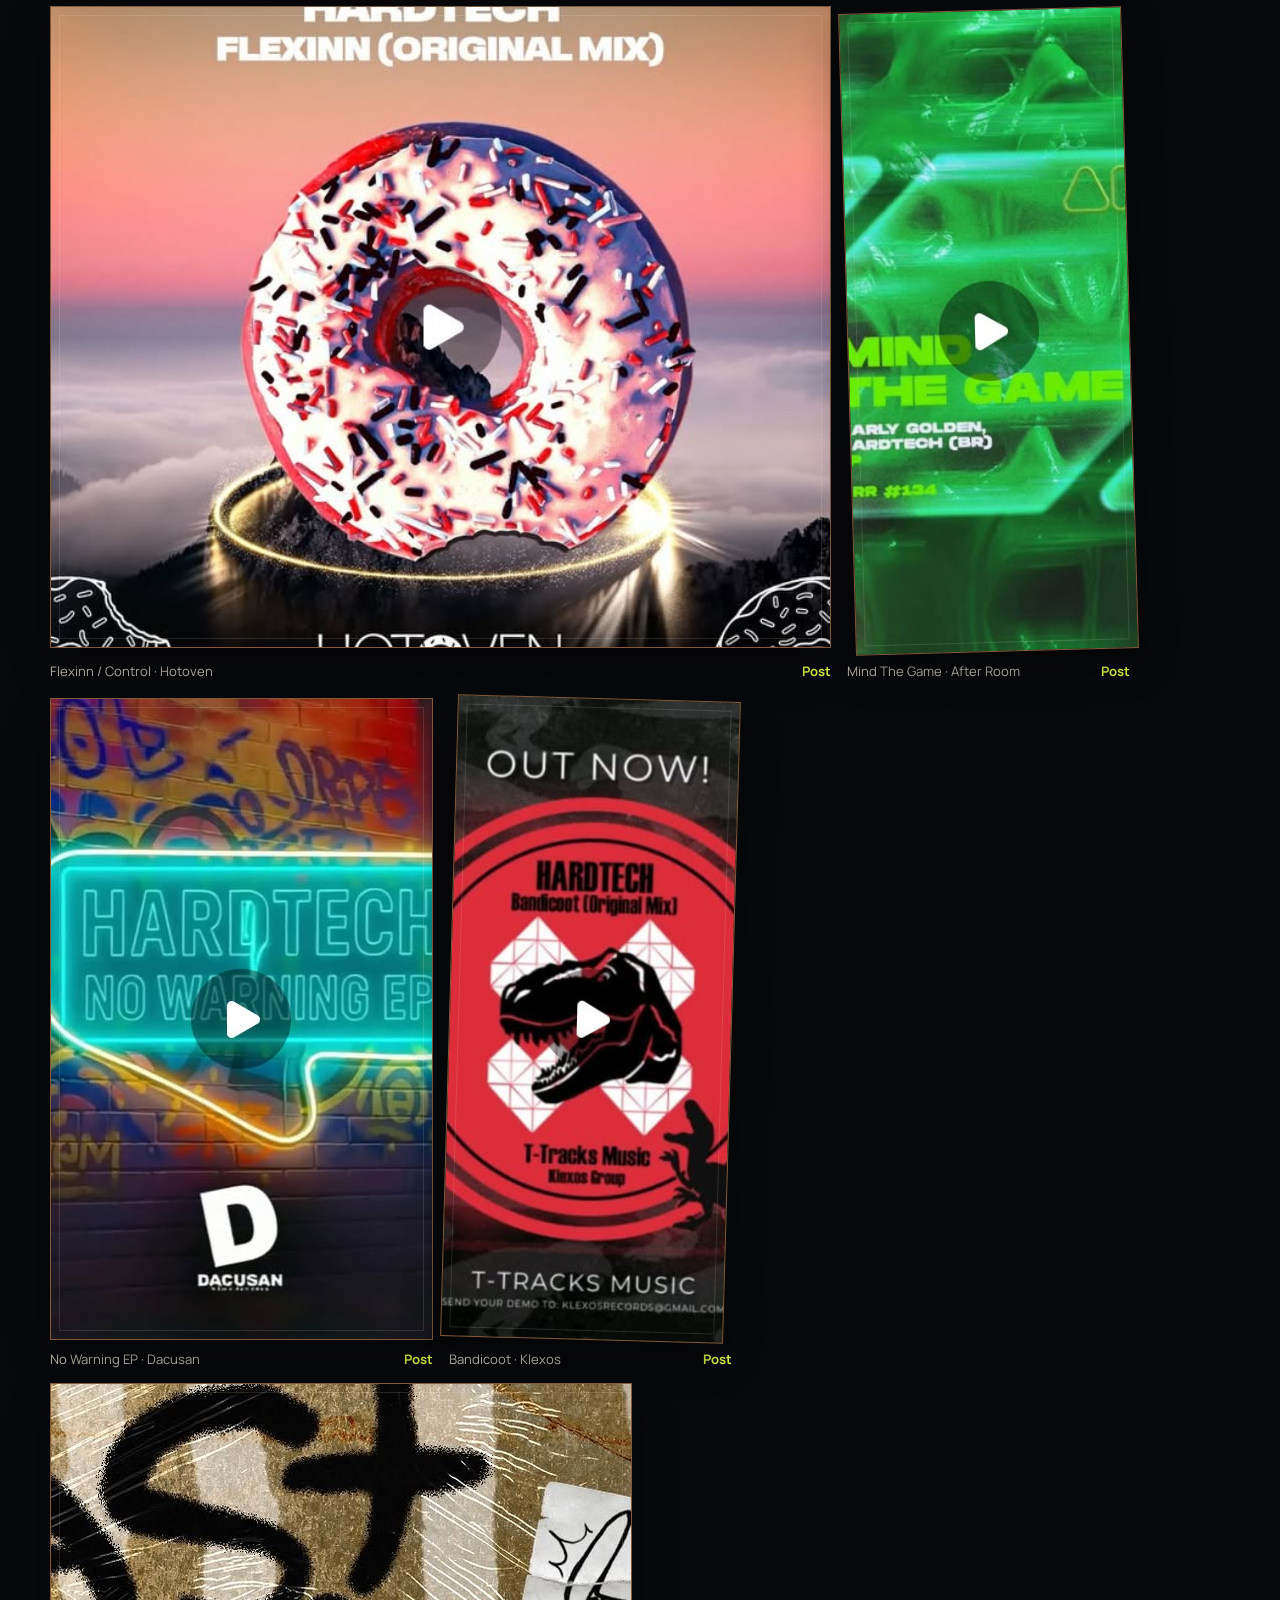
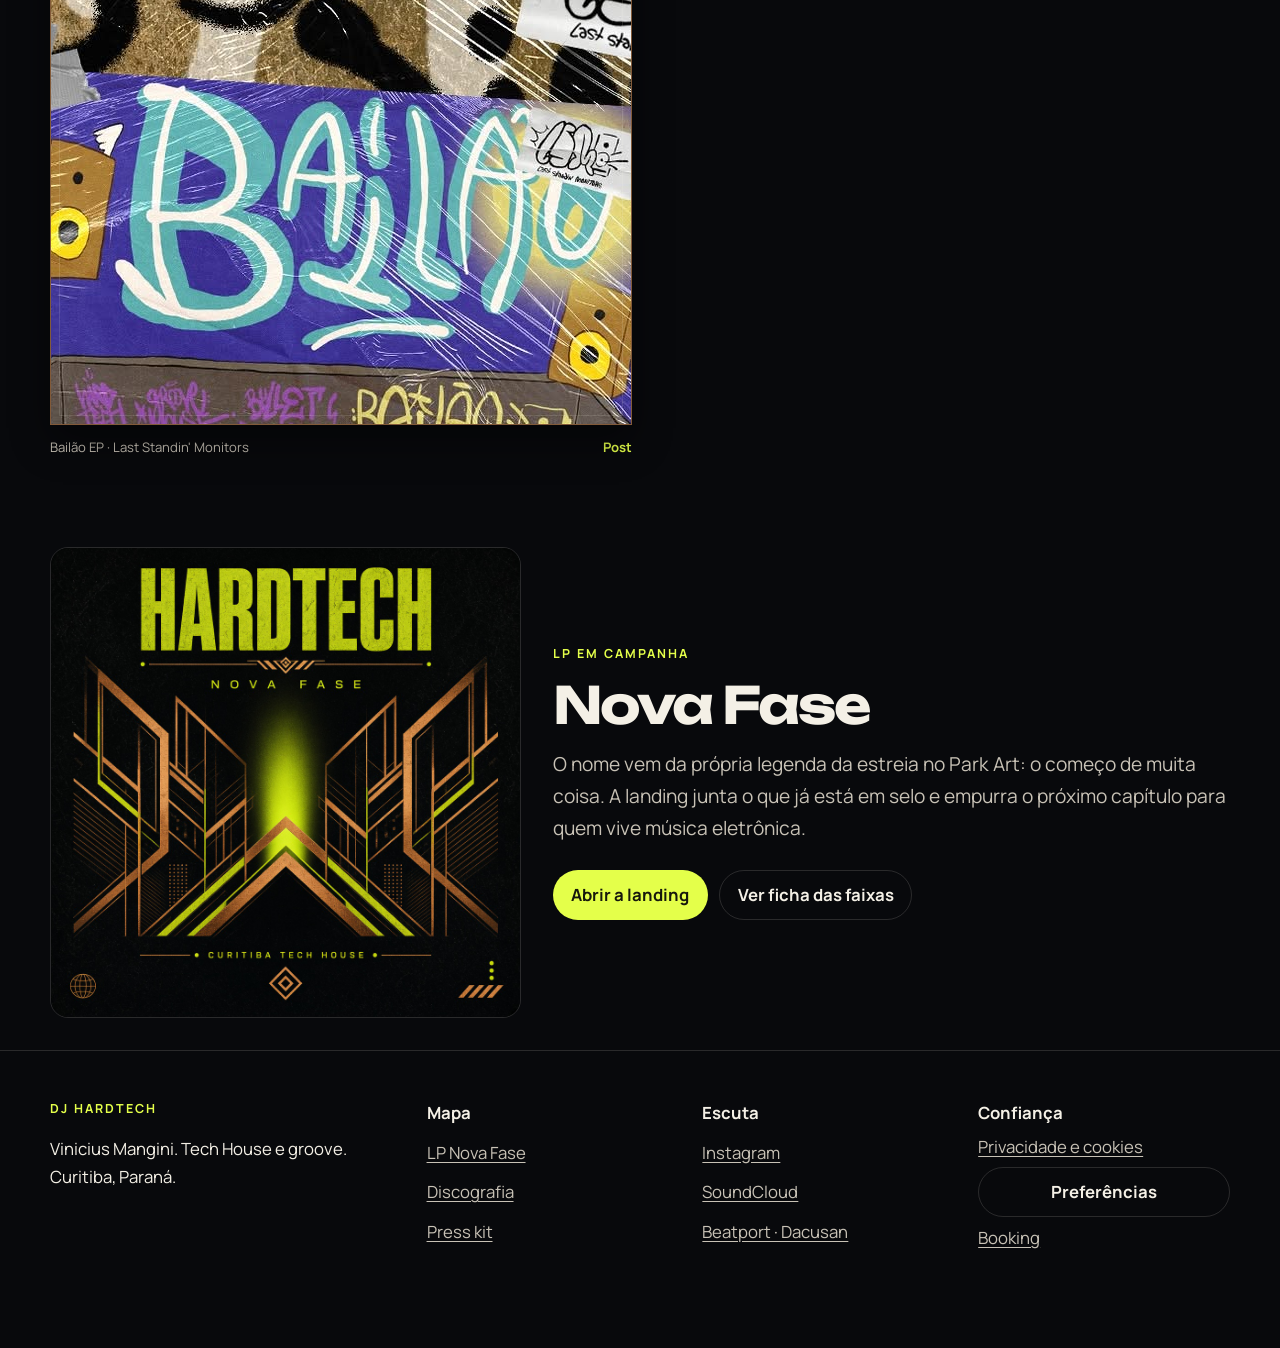
==== commit 9fd1ff78: "Ajuste de Layout Co-authored-by: Cursor <cursoragent@cursor.com>" ====
--- a/index.html
+++ b/index.html
@@ -57,6 +57,7 @@
     <section class="hero hero-stage" aria-labelledby="hero-title">
       <div class="wrap">
         <div class="stage">
+          <div data-photo-wall data-photo-layout="collage" data-photo-ids="parkart-prata,palco-sonho,secret-groove,balance-set" aria-hidden="true"></div>
           <canvas data-hero-canvas aria-hidden="true"></canvas>
           <div class="stage-copy">
             <h1 id="hero-title">HardTech</h1>
@@ -81,6 +82,21 @@
       </div>
     </section>
 
+    <div data-photo-wall data-photo-layout="strip" data-photo-filter="all" aria-label="Fotos do Instagram"></div>
+
+    <section class="section section-photos" aria-labelledby="na-pista">
+      <div class="wrap">
+        <div class="section-head">
+          <div>
+            <p class="eyebrow">Instagram · @hardtech_dj</p>
+            <h2 id="na-pista">Na pista e na casa.</h2>
+          </div>
+          <p>Apanha do <a href="https://www.instagram.com/hardtech_dj/" rel="noopener noreferrer">perfil público</a>: sets, casas e palco.</p>
+        </div>
+        <div data-photo-wall data-photo-filter="pista"></div>
+      </div>
+    </section>
+
     <section class="section">
       <div class="wrap">
         <div class="section-head">
@@ -89,6 +105,10 @@
             <h2>Pista de Curitiba, ficha de selo.</h2>
           </div>
           <p>A bio pública define o ofício em uma linha: DJ, produtor, Tech House e groove. Os posts sustentam isso com lançamento, back-to-back e agradecimento a quem abre a casa.</p>
+        </div>
+        <div class="split" style="margin-bottom:2rem;align-items:start">
+          <div data-photo-wall data-photo-ids="profile,mixar,parkart-casa" data-photo-layout="wall"></div>
+          <p class="lede" style="margin:0">Fotos do feed em moldura lima e cobre, alinhadas ao press kit.</p>
         </div>
         <div class="grid-3">
           <article class="card reveal">
@@ -156,6 +176,19 @@
             <div><h3>Secret Groove</h3><p>Back-to-back com Bullet Time.</p></div>
           </article>
         </div>
+      </div>
+    </section>
+
+    <section class="section section-photos" aria-labelledby="nos-selos">
+      <div class="wrap">
+        <div class="section-head">
+          <div>
+            <p class="eyebrow">Selos</p>
+            <h2 id="nos-selos">Capas do feed.</h2>
+          </div>
+          <p>Lançamentos que o Instagram do artista e dos selos já publicou.</p>
+        </div>
+        <div data-photo-wall data-photo-filter="selo"></div>
       </div>
     </section>
 
@@ -203,5 +236,6 @@
     </div>
   </footer>
   <script src="js/site.js"></script>
+  <script src="js/gallery.js"></script>
 </body>
 </html>
--- a/css/styles.css
+++ b/css/styles.css
@@ -235,6 +235,133 @@
     text-shadow: 0 0 28px rgba(228, 255, 74, 0.45);
   }
   .poster-caption { margin-top: 1.4rem; }
+  .stage-collage {
+    position: absolute;
+    inset: 0;
+    z-index: 0;
+    overflow: hidden;
+    opacity: 0.42;
+    filter: saturate(0.85) contrast(1.05);
+  }
+  .stage-collage::after {
+    content: "";
+    position: absolute;
+    inset: 0;
+    background: linear-gradient(180deg, rgba(7, 8, 11, 0.35), rgba(7, 8, 11, 0.92) 70%);
+  }
+  .collage-piece {
+    position: absolute;
+    border: 2px solid rgba(228, 255, 74, 0.35);
+    box-shadow: 0 18px 40px rgba(0, 0, 0, 0.55);
+    overflow: hidden;
+    background: #0c0e13;
+  }
+  .collage-piece img { width: 100%; height: 100%; object-fit: cover; }
+  .collage-piece.one { width: 34%; height: 58%; left: 4%; top: 10%; transform: rotate(-7deg); }
+  .collage-piece.two { width: 30%; height: 52%; right: 6%; top: 8%; transform: rotate(5deg); }
+  .collage-piece.three { width: 28%; height: 48%; left: 18%; bottom: 6%; transform: rotate(3deg); }
+  .collage-piece.four { width: 26%; height: 44%; right: 16%; bottom: 8%; transform: rotate(-4deg); }
+  .stage canvas { z-index: 1; }
+  .stage-copy { z-index: 2; }
+  .photo-wall {
+    display: grid;
+    grid-template-columns: repeat(12, minmax(0, 1fr));
+    gap: 1rem;
+    align-items: stretch;
+  }
+  .photo-wall:not(.ready) { min-height: 120px; }
+  .frame {
+    margin: 0;
+    display: flex;
+    flex-direction: column;
+    gap: 0.55rem;
+    grid-column: span 4;
+  }
+  .frame.span-sm { grid-column: span 3; }
+  .frame.span-md { grid-column: span 4; }
+  .frame.span-lg { grid-column: span 6; grid-row: span 2; }
+  .frame.span-wide { grid-column: span 8; }
+  .frame.span-tall { grid-column: span 4; grid-row: span 2; }
+  .frame-link {
+    display: block;
+    position: relative;
+    overflow: hidden;
+    border: 1px solid rgba(227, 154, 88, 0.55);
+    background: #0c0e13;
+    box-shadow:
+      inset 0 0 0 1px rgba(228, 255, 74, 0.2),
+      0 16px 36px rgba(0, 0, 0, 0.45);
+    transition: transform 0.25s ease, box-shadow 0.25s ease;
+  }
+  .frame-link::before {
+    content: "";
+    position: absolute;
+    inset: 8px;
+    border: 1px solid rgba(244, 240, 230, 0.12);
+    pointer-events: none;
+    z-index: 1;
+  }
+  .frame-link img {
+    width: 100%;
+    aspect-ratio: 1;
+    object-fit: cover;
+    display: block;
+    transition: transform 0.35s ease;
+  }
+  .frame.span-tall .frame-link img,
+  .frame.span-lg .frame-link img { aspect-ratio: 4 / 5; }
+  .frame-link:hover img { transform: scale(1.04); }
+  .frame-link:hover { box-shadow: inset 0 0 0 1px var(--lime), 0 22px 44px rgba(0, 0, 0, 0.55); }
+  .frame.tilt-left .frame-link { transform: rotate(-1.6deg); }
+  .frame.tilt-right .frame-link { transform: rotate(1.6deg); }
+  .frame.lift .frame-link { transform: translateY(-4px); }
+  .frame figcaption {
+    display: flex;
+    justify-content: space-between;
+    gap: 0.6rem;
+    font-size: 0.82rem;
+    color: var(--muted);
+  }
+  .frame figcaption a { color: var(--lime); text-decoration: none; font-weight: 700; }
+  .photo-strip {
+    overflow: hidden;
+    border-block: 1px solid var(--line);
+    padding: 1rem 0;
+    mask-image: linear-gradient(90deg, transparent, #000 8%, #000 92%, transparent);
+  }
+  .strip-track {
+    display: flex;
+    gap: 0.85rem;
+    width: max-content;
+    animation: photo-strip 48s linear infinite;
+  }
+  .strip-frame {
+    flex: 0 0 auto;
+    width: 168px;
+    border: 1px solid rgba(227, 154, 88, 0.45);
+    padding: 6px;
+    background: rgba(12, 14, 19, 0.9);
+    box-shadow: 0 10px 24px rgba(0, 0, 0, 0.35);
+  }
+  .strip-frame img { width: 100%; aspect-ratio: 1; object-fit: cover; display: block; }
+  .photo-lightbox {
+    border: 1px solid var(--line);
+    border-radius: var(--radius);
+    padding: 1rem;
+    background: #0c0e13;
+    color: var(--ink);
+    max-width: min(920px, 96vw);
+  }
+  .photo-lightbox img { width: 100%; max-height: 72vh; object-fit: contain; }
+  .photo-lightbox figcaption { margin-top: 0.8rem; color: var(--muted); }
+  .section-photos { padding-top: 2rem; }
+  @keyframes photo-strip {
+    from { transform: translateX(0); }
+    to { transform: translateX(-50%); }
+  }
+  @media (prefers-reduced-motion: reduce) {
+    .strip-track { animation: none; flex-wrap: wrap; width: 100%; justify-content: center; }
+  }
   .split {
     display: grid;
     grid-template-columns: 1.15fr 0.85fr;
@@ -515,6 +642,10 @@
 
 @media (max-width: 980px) {
   .split, .lp-hero, .footer-grid, .grid-3, .release-grid { grid-template-columns: 1fr; }
+  .photo-wall { grid-template-columns: repeat(6, minmax(0, 1fr)); }
+  .frame, .frame.span-sm, .frame.span-md, .frame.span-wide { grid-column: span 3; }
+  .frame.span-lg, .frame.span-tall { grid-column: span 6; grid-row: span 1; }
+  .collage-piece { opacity: 0.55; }
   .grid-2, .place-grid, .fields.two, .timeline article { grid-template-columns: 1fr; }
   .nav-toggle { display: inline-flex; flex-shrink: 0; }
   .nav {
@@ -537,6 +668,9 @@
   .hero, .section { padding: 3rem 0; }
   h1 { font-size: clamp(2.7rem, 14vw, 4.2rem); }
   .stage { aspect-ratio: 4 / 5; min-height: 460px; }
+  .photo-wall { grid-template-columns: repeat(2, minmax(0, 1fr)); }
+  .frame, .frame.span-sm, .frame.span-md, .frame.span-wide, .frame.span-lg, .frame.span-tall { grid-column: span 1; }
+  .strip-frame { width: 132px; }
 }
 
 @media print {
